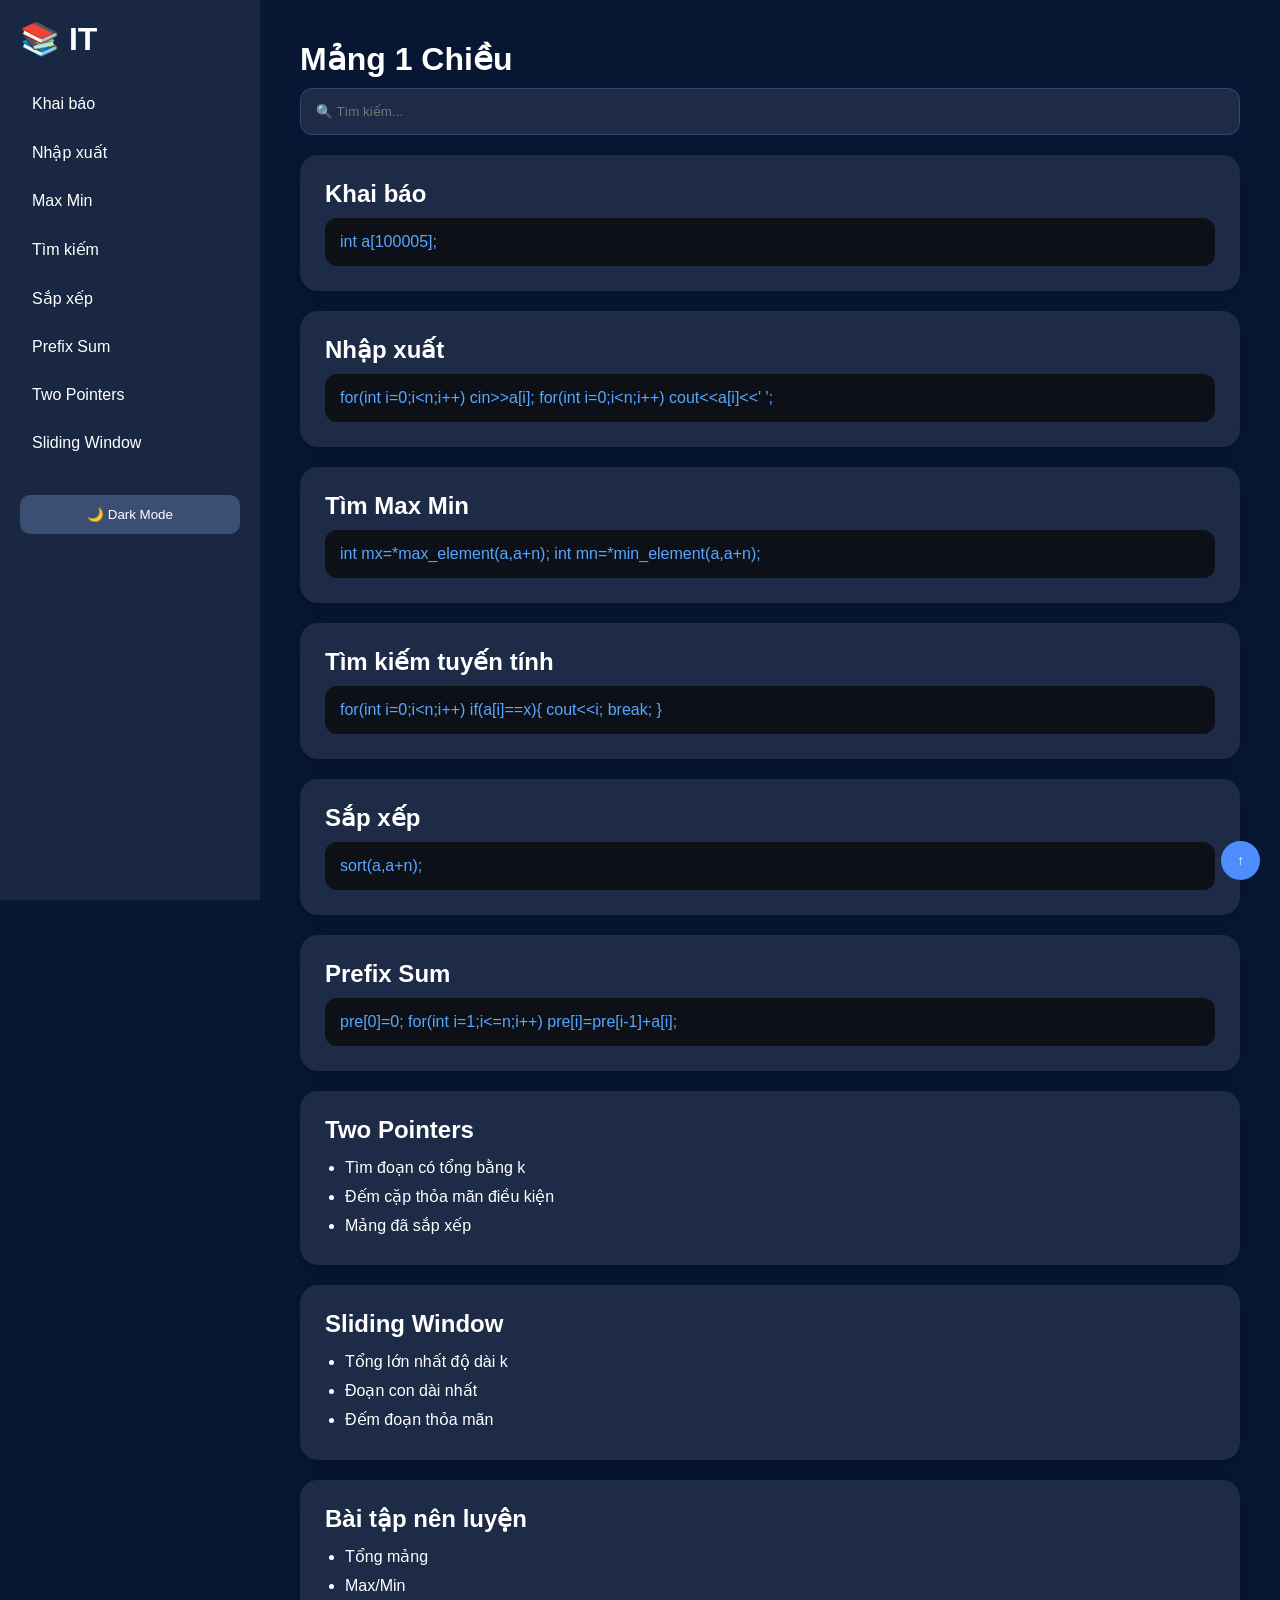
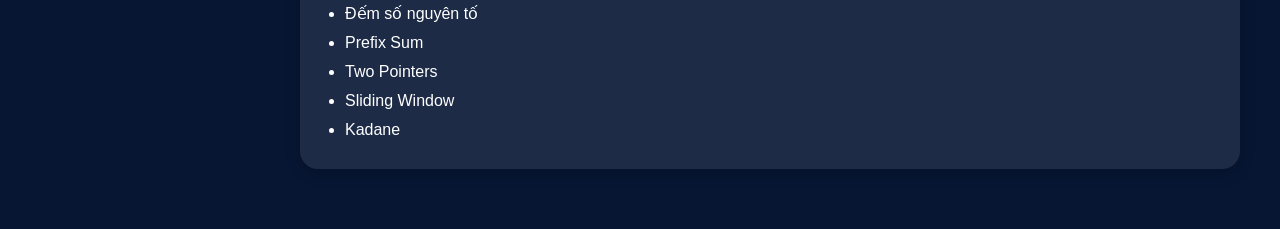
==== mang1chieu.html @ 687378c3 "Add files via upload" ====
<!DOCTYPE html>
<html lang="vi">
<head>
<meta charset="UTF-8">
<meta name="viewport" content="width=device-width, initial-scale=1.0">
<title>Mảng 1 Chiều - IT Docs</title>
<style>
:root{
--bg:#071633;--sidebar:#1a2742;--card:#1d2b46;--text:#fff;--primary:#4d8dff;--border:#31466e;
}
body.light{
--bg:#f5f7fb;--sidebar:#fff;--card:#fff;--text:#222;--primary:#2563eb;--border:#d6ddeb;
}
*{
margin:0;padding:0;box-sizing:border-box;font-family:Segoe UI,sans-serif;
transition:background-color .35s,color .35s,border-color .35s,box-shadow .35s;
}
body{background:var(--bg);color:var(--text);display:flex}
.sidebar{width:260px;min-height:100vh;background:var(--sidebar);padding:20px;position:fixed}
.logo{font-size:32px;font-weight:bold;margin-bottom:25px}
.menu a{display:block;color:var(--text);text-decoration:none;padding:12px;border-radius:10px;margin:6px 0}
.menu a:hover{background:rgba(255,255,255,.08)}
.theme-btn{margin-top:25px;width:100%;padding:12px;border:none;border-radius:10px;cursor:pointer;background:#3b4f72;color:white}
.main{margin-left:260px;padding:40px;width:100%}
.search{width:100%;padding:15px;border-radius:12px;border:1px solid var(--border);background:var(--card);color:var(--text);margin-bottom:20px}
.card{background:var(--card);padding:25px;border-radius:18px;margin-bottom:20px;box-shadow:0 4px 15px rgba(0,0,0,.2)}
.code{background:#0d1117;color:#58a6ff;padding:15px;border-radius:12px;overflow:auto;margin-top:10px}
h1,h2{margin-bottom:10px}
li{margin-left:20px;line-height:1.8}
.top{position:fixed;bottom:20px;right:20px;padding:12px 16px;border:none;border-radius:50%;background:var(--primary);color:white}
</style>
</head>
<body>
<div class="sidebar">
<div class="logo">📚 IT</div>
<div class="menu">
<a href="#khaibao">Khai báo</a>
<a href="#nhapxuat">Nhập xuất</a>
<a href="#maxmin">Max Min</a>
<a href="#timkiem">Tìm kiếm</a>
<a href="#sort">Sắp xếp</a>
<a href="#prefix">Prefix Sum</a>
<a href="#twop">Two Pointers</a>
<a href="#slide">Sliding Window</a>
</div>
<button class="theme-btn" onclick="toggleTheme()"><span id="themeIcon">🌙</span> <span id="themeText">Dark Mode</span></button>
</div>

<div class="main">
<h1>Mảng 1 Chiều</h1>
<input class="search" placeholder="🔍 Tìm kiếm..." onkeyup="searchContent(this.value)">

<div class="card" id="khaibao">
<h2>Khai báo</h2>
<div class="code">int a[100005];</div>
</div>

<div class="card" id="nhapxuat">
<h2>Nhập xuất</h2>
<div class="code">for(int i=0;i&lt;n;i++) cin&gt;&gt;a[i];
for(int i=0;i&lt;n;i++) cout&lt;&lt;a[i]&lt;&lt;' ';</div>
</div>

<div class="card" id="maxmin">
<h2>Tìm Max Min</h2>
<div class="code">int mx=*max_element(a,a+n);
int mn=*min_element(a,a+n);</div>
</div>

<div class="card" id="timkiem">
<h2>Tìm kiếm tuyến tính</h2>
<div class="code">for(int i=0;i&lt;n;i++)
 if(a[i]==x){ cout&lt;&lt;i; break; }</div>
</div>

<div class="card" id="sort">
<h2>Sắp xếp</h2>
<div class="code">sort(a,a+n);</div>
</div>

<div class="card" id="prefix">
<h2>Prefix Sum</h2>
<div class="code">pre[0]=0;
for(int i=1;i&lt;=n;i++)
 pre[i]=pre[i-1]+a[i];</div>
</div>

<div class="card" id="twop">
<h2>Two Pointers</h2>
<ul>
<li>Tìm đoạn có tổng bằng k</li>
<li>Đếm cặp thỏa mãn điều kiện</li>
<li>Mảng đã sắp xếp</li>
</ul>
</div>

<div class="card" id="slide">
<h2>Sliding Window</h2>
<ul>
<li>Tổng lớn nhất độ dài k</li>
<li>Đoạn con dài nhất</li>
<li>Đếm đoạn thỏa mãn</li>
</ul>
</div>

<div class="card">
<h2>Bài tập nên luyện</h2>
<ul>
<li>Tổng mảng</li>
<li>Max/Min</li>
<li>Đếm số nguyên tố</li>
<li>Prefix Sum</li>
<li>Two Pointers</li>
<li>Sliding Window</li>
<li>Kadane</li>
</ul>
</div>
</div>

<button class="top" onclick="window.scrollTo({top:0,behavior:'smooth'})">↑</button>

<script>
function toggleTheme(){
document.body.classList.toggle("light");
const light=document.body.classList.contains("light");
document.getElementById("themeIcon").textContent=light?"☀️":"🌙";
document.getElementById("themeText").textContent=light?"Light Mode":"Dark Mode";
localStorage.setItem("theme",light?"light":"dark");
}
if(localStorage.getItem("theme")==="light"){
document.body.classList.add("light");
}
function searchContent(k){
k=k.toLowerCase();
document.querySelectorAll(".card").forEach(c=>{
c.style.display=c.innerText.toLowerCase().includes(k)?"block":"none";
});
}
</script>
</body>
</html>
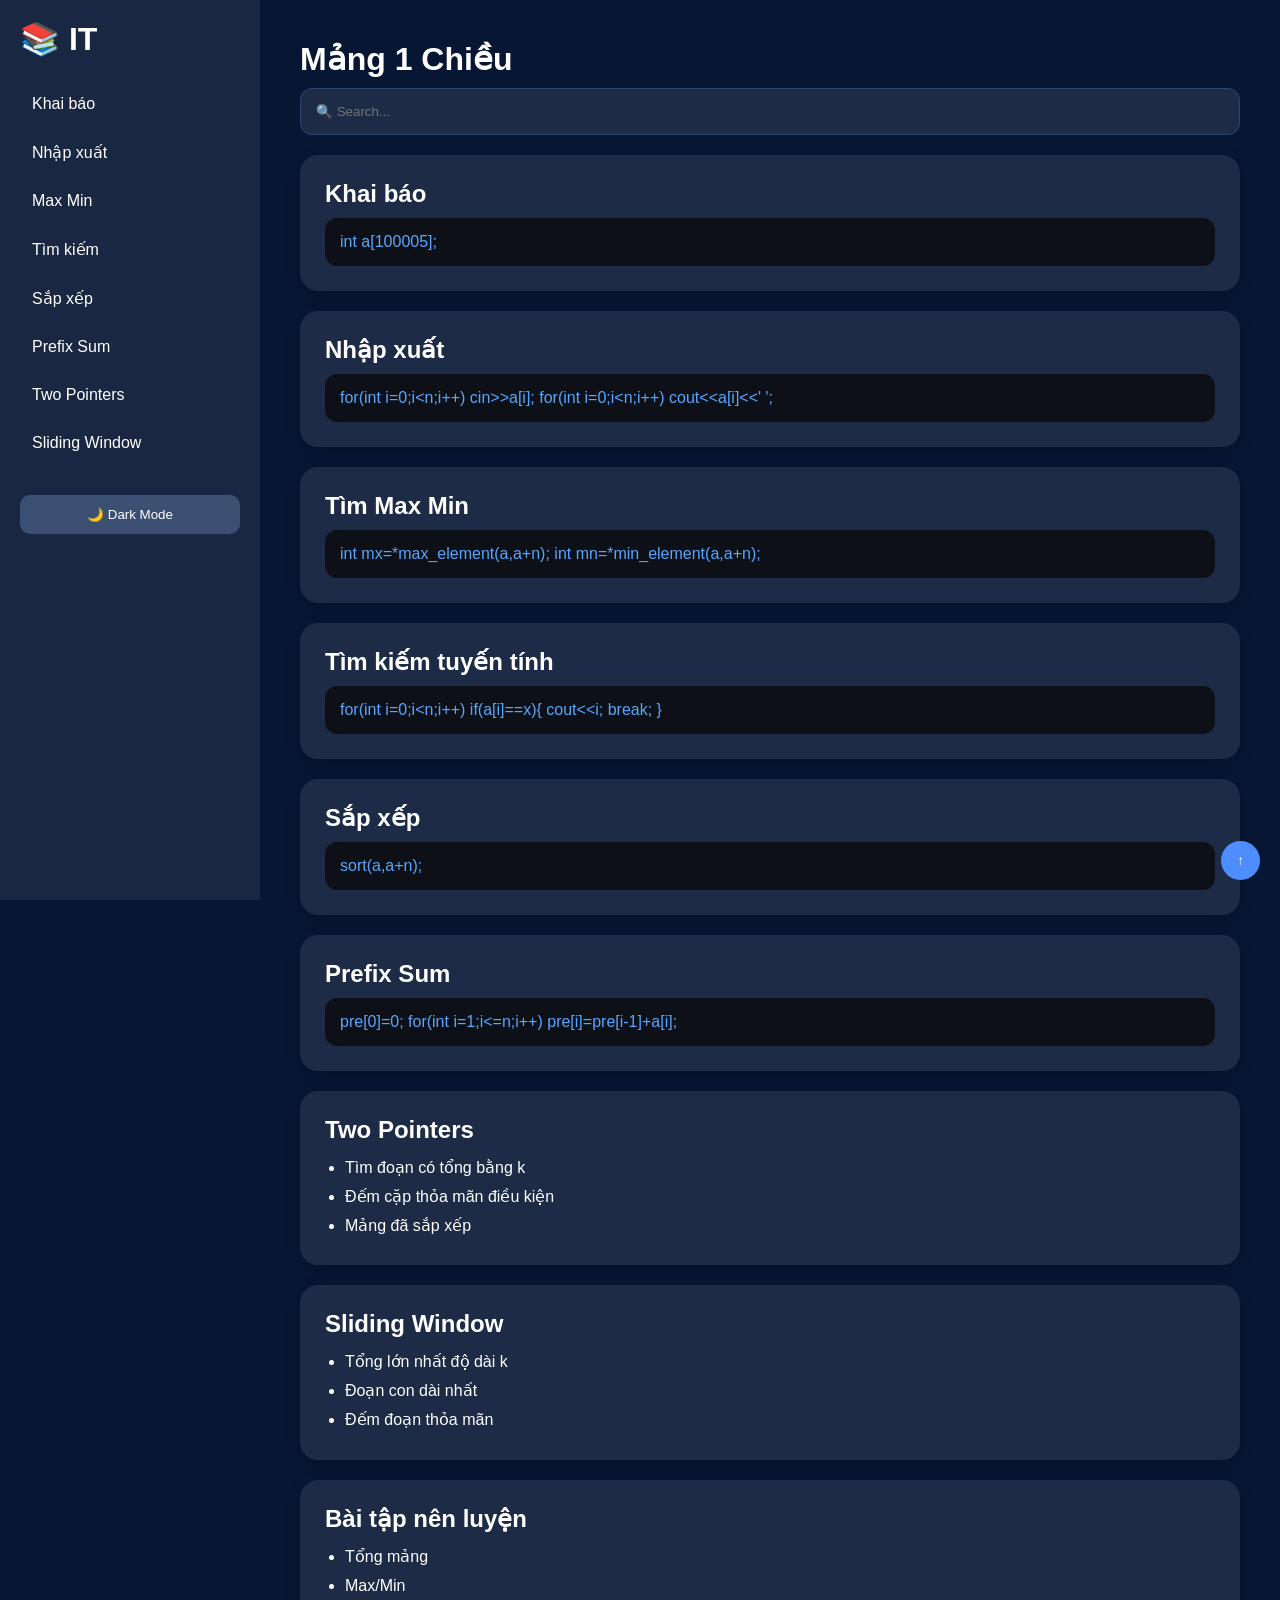
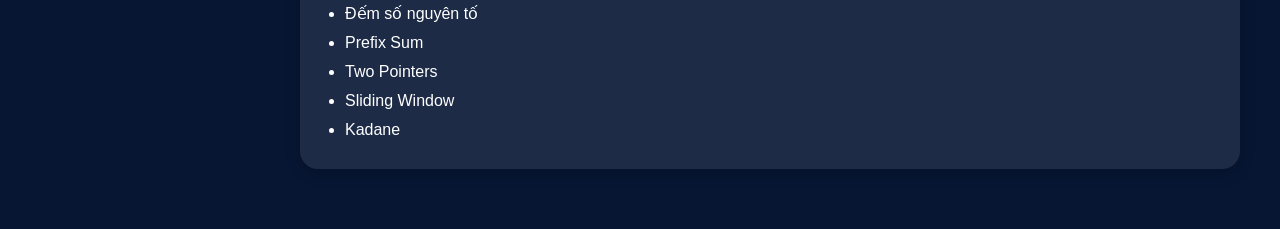
==== commit 75d086af: "Update mang1chieu.html" ====
--- a/mang1chieu.html
+++ b/mang1chieu.html
@@ -3,7 +3,7 @@
 <head>
 <meta charset="UTF-8">
 <meta name="viewport" content="width=device-width, initial-scale=1.0">
-<title>Mảng 1 Chiều - IT Docs</title>
+<title>1D-Array</title>
 <style>
 :root{
 --bg:#071633;--sidebar:#1a2742;--card:#1d2b46;--text:#fff;--primary:#4d8dff;--border:#31466e;
@@ -48,7 +48,7 @@
 
 <div class="main">
 <h1>Mảng 1 Chiều</h1>
-<input class="search" placeholder="🔍 Tìm kiếm..." onkeyup="searchContent(this.value)">
+<input class="search" placeholder="🔍 Search..." onkeyup="searchContent(this.value)">
 
 <div class="card" id="khaibao">
 <h2>Khai báo</h2>
@@ -138,4 +138,4 @@
 }
 </script>
 </body>
-</html>+</html>
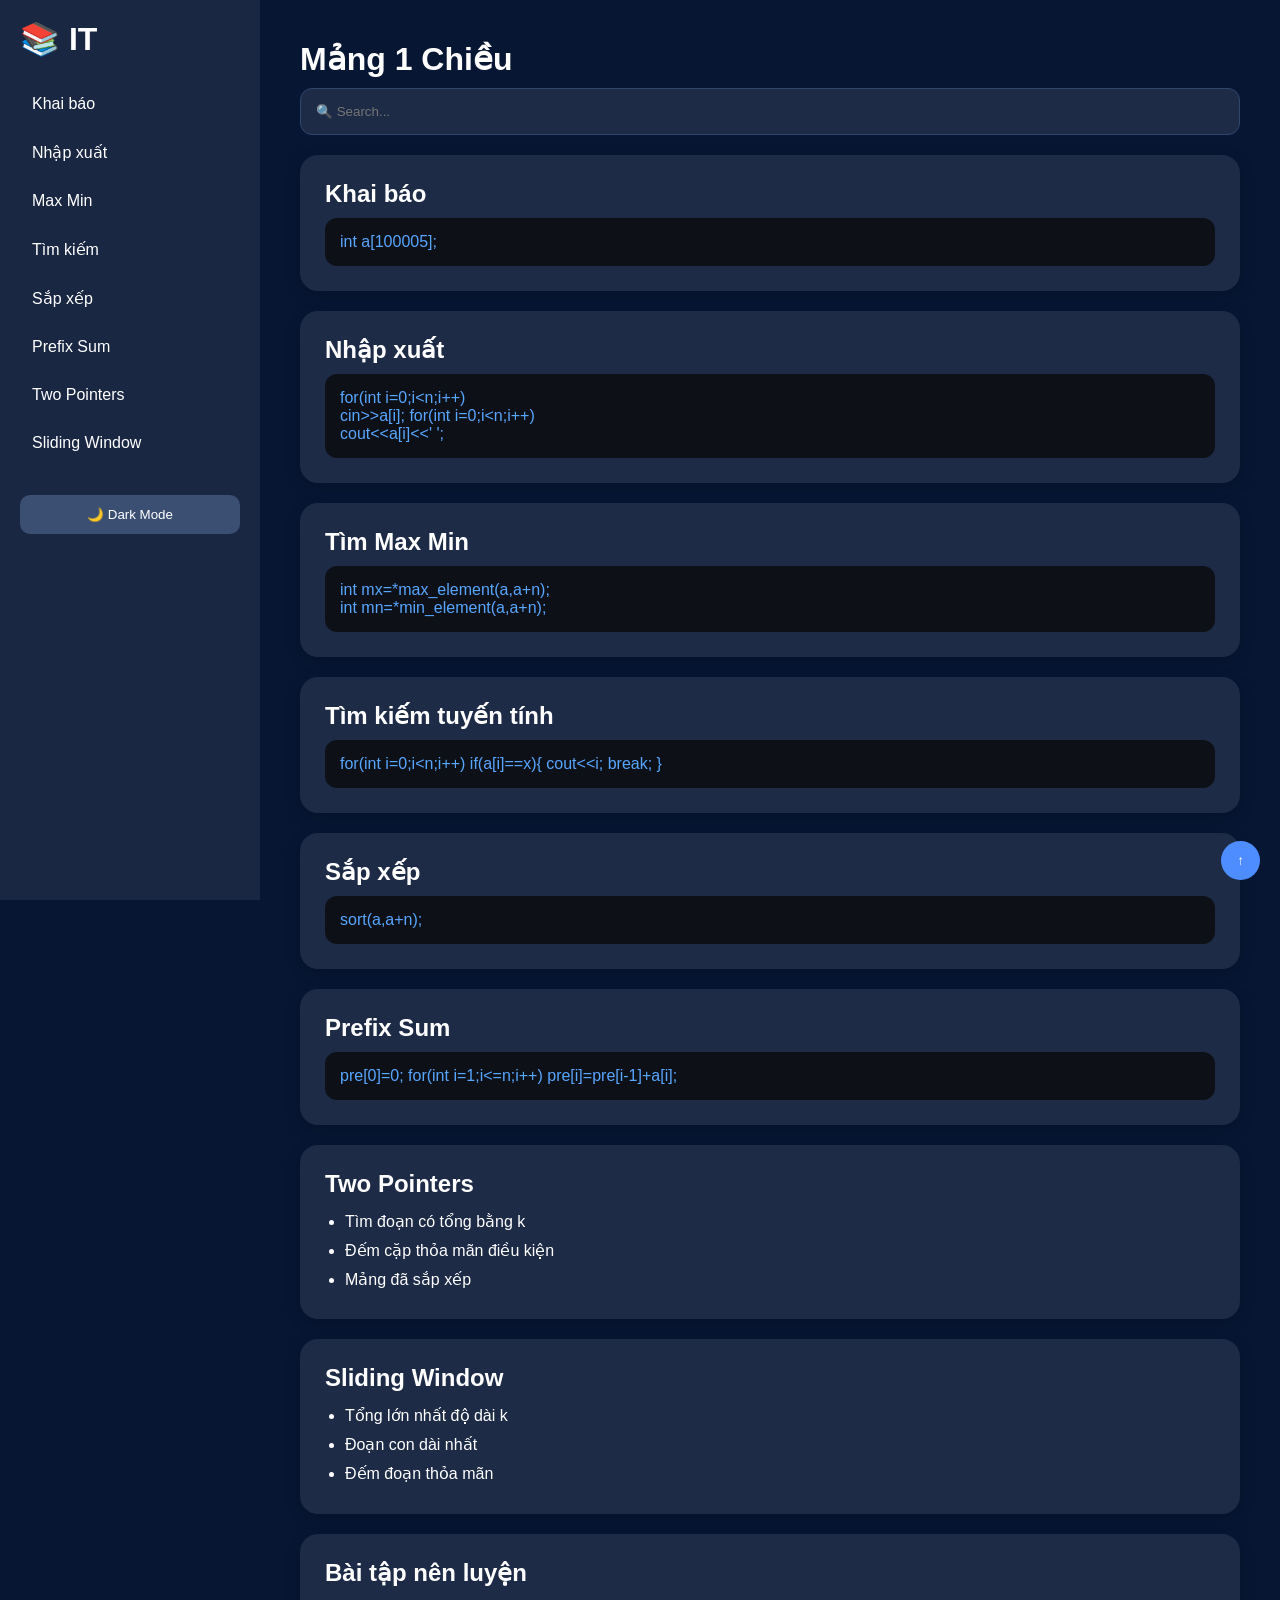
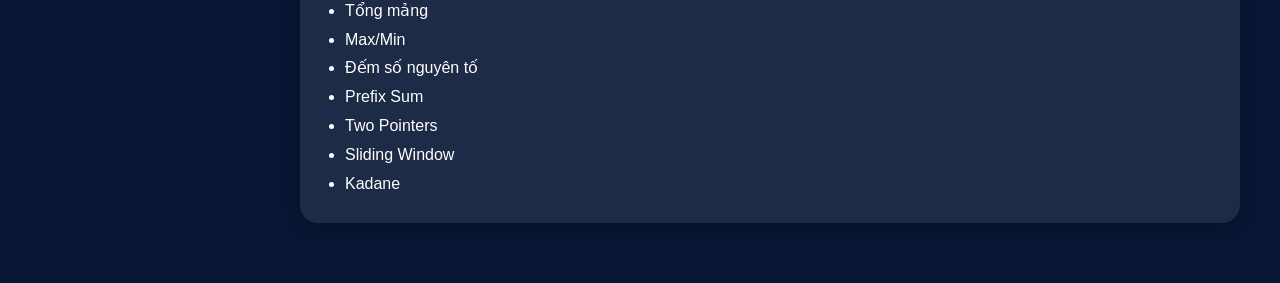
==== commit eed40505: "Update mang1chieu.html" ====
--- a/mang1chieu.html
+++ b/mang1chieu.html
@@ -57,14 +57,13 @@
 
 <div class="card" id="nhapxuat">
 <h2>Nhập xuất</h2>
-<div class="code">for(int i=0;i&lt;n;i++) cin&gt;&gt;a[i];
-for(int i=0;i&lt;n;i++) cout&lt;&lt;a[i]&lt;&lt;' ';</div>
+<div class="code">for(int i=0;i&lt;n;i++)<br>cin&gt;&gt;a[i];
+for(int i=0;i&lt;n;i++)<br>cout&lt;&lt;a[i]&lt;&lt;' ';</div>
 </div>
 
 <div class="card" id="maxmin">
 <h2>Tìm Max Min</h2>
-<div class="code">int mx=*max_element(a,a+n);
-int mn=*min_element(a,a+n);</div>
+<div class="code">int mx=*max_element(a,a+n);<br>int mn=*min_element(a,a+n);</div>
 </div>
 
 <div class="card" id="timkiem">
@@ -118,24 +117,6 @@
 </div>
 
 <button class="top" onclick="window.scrollTo({top:0,behavior:'smooth'})">↑</button>
-
-<script>
-function toggleTheme(){
-document.body.classList.toggle("light");
-const light=document.body.classList.contains("light");
-document.getElementById("themeIcon").textContent=light?"☀️":"🌙";
-document.getElementById("themeText").textContent=light?"Light Mode":"Dark Mode";
-localStorage.setItem("theme",light?"light":"dark");
-}
-if(localStorage.getItem("theme")==="light"){
-document.body.classList.add("light");
-}
-function searchContent(k){
-k=k.toLowerCase();
-document.querySelectorAll(".card").forEach(c=>{
-c.style.display=c.innerText.toLowerCase().includes(k)?"block":"none";
-});
-}
-</script>
+<script src="script.js"></script>
 </body>
 </html>
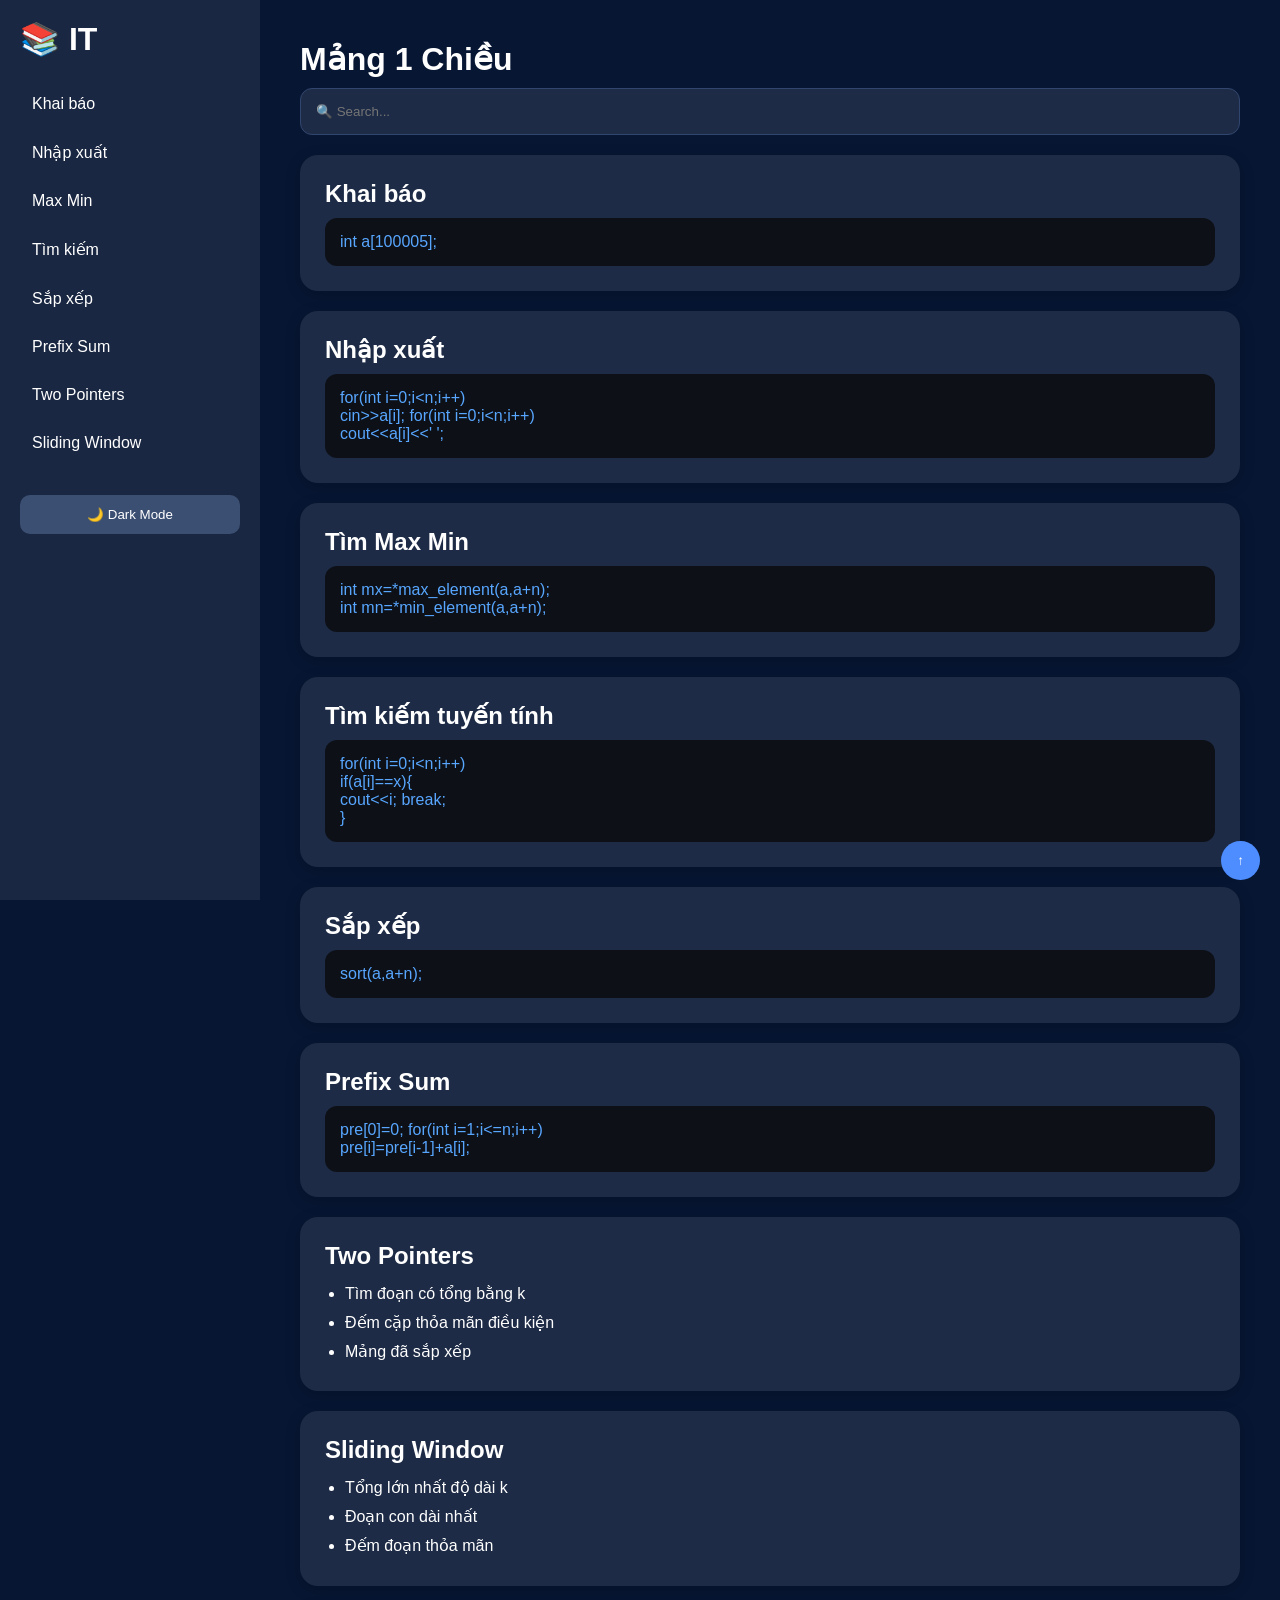
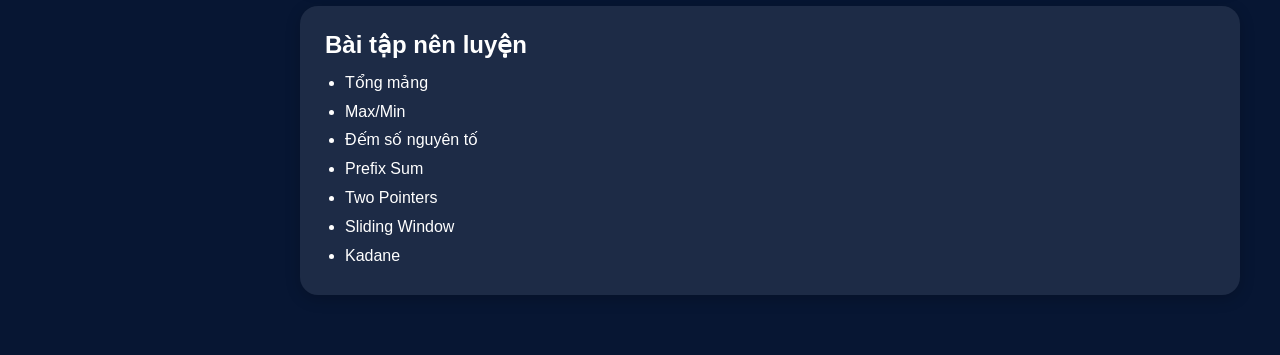
==== commit c4cb2126: "Update mang1chieu.html" ====
--- a/mang1chieu.html
+++ b/mang1chieu.html
@@ -68,8 +68,8 @@
 
 <div class="card" id="timkiem">
 <h2>Tìm kiếm tuyến tính</h2>
-<div class="code">for(int i=0;i&lt;n;i++)
- if(a[i]==x){ cout&lt;&lt;i; break; }</div>
+<div class="code">for(int i=0;i&lt;n;i++)<br>
+ if(a[i]==x){ <br>cout&lt;&lt;i; break; <br>}</div>
 </div>
 
 <div class="card" id="sort">
@@ -80,7 +80,7 @@
 <div class="card" id="prefix">
 <h2>Prefix Sum</h2>
 <div class="code">pre[0]=0;
-for(int i=1;i&lt;=n;i++)
+for(int i=1;i&lt;=n;i++)<br>
  pre[i]=pre[i-1]+a[i];</div>
 </div>
 
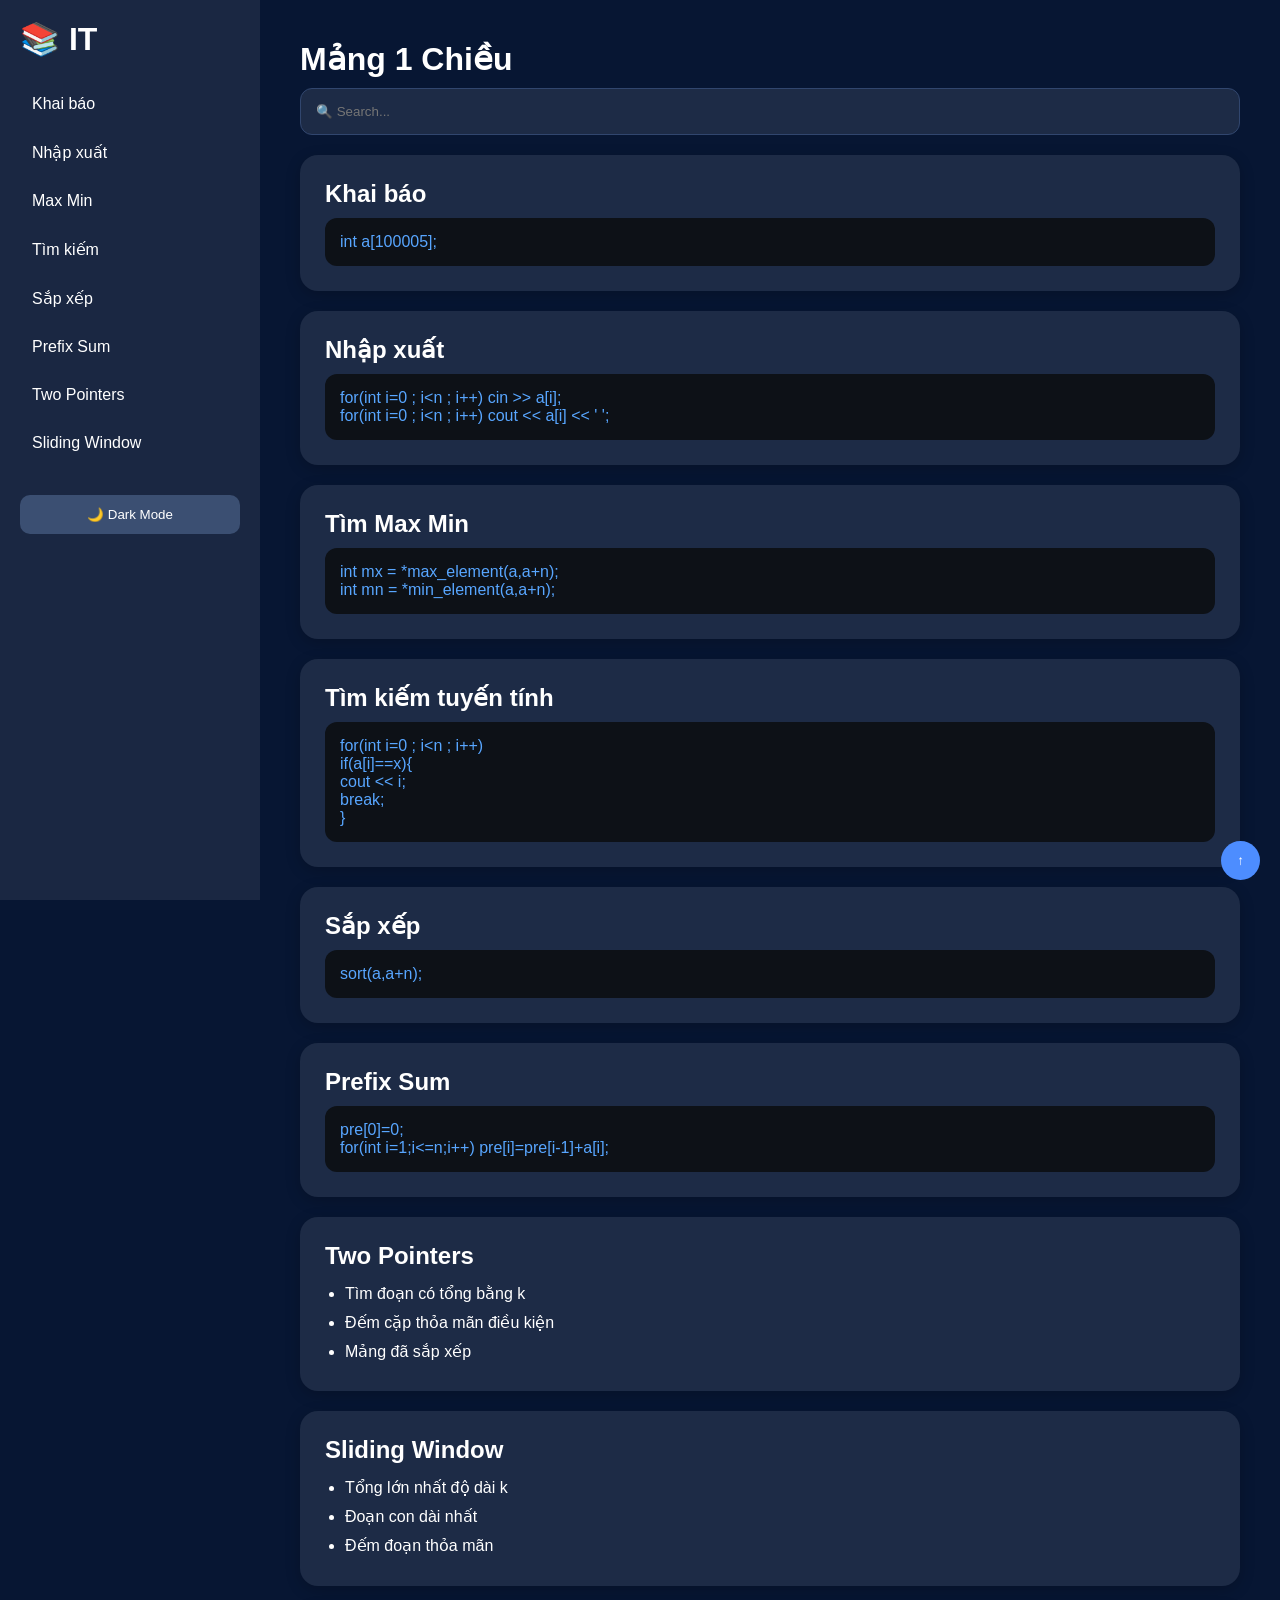
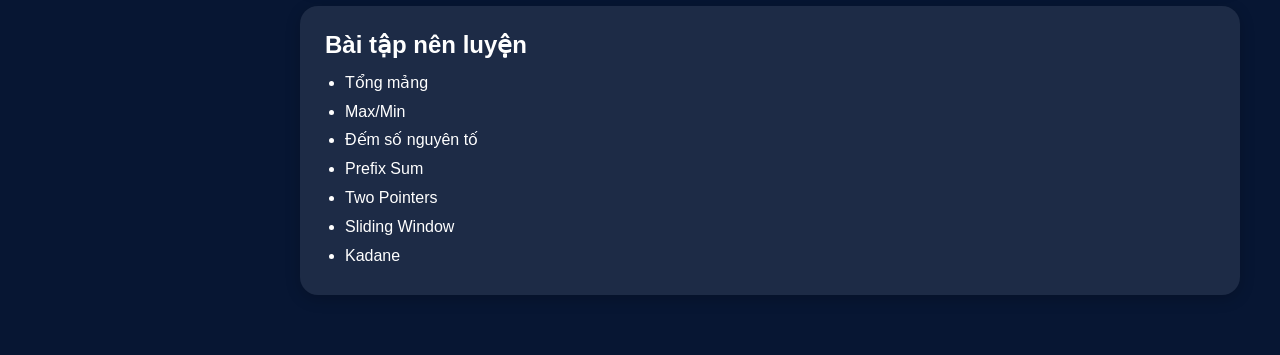
==== commit 3dbb9875: "Update mang1chieu.html" ====
--- a/mang1chieu.html
+++ b/mang1chieu.html
@@ -57,19 +57,18 @@
 
 <div class="card" id="nhapxuat">
 <h2>Nhập xuất</h2>
-<div class="code">for(int i=0;i&lt;n;i++)<br>cin&gt;&gt;a[i];
-for(int i=0;i&lt;n;i++)<br>cout&lt;&lt;a[i]&lt;&lt;' ';</div>
+<div class="code">for(int i=0 ; i&lt;n ; i++) cin &gt;&gt; a[i];<br>
+for(int i=0 ; i&lt;n ; i++) cout &lt;&lt; a[i] &lt;&lt; ' ';</div>
 </div>
 
 <div class="card" id="maxmin">
 <h2>Tìm Max Min</h2>
-<div class="code">int mx=*max_element(a,a+n);<br>int mn=*min_element(a,a+n);</div>
+<div class="code">int mx = *max_element(a,a+n);<br>int mn = *min_element(a,a+n);</div>
 </div>
 
 <div class="card" id="timkiem">
 <h2>Tìm kiếm tuyến tính</h2>
-<div class="code">for(int i=0;i&lt;n;i++)<br>
- if(a[i]==x){ <br>cout&lt;&lt;i; break; <br>}</div>
+<div class="code">for(int i=0 ; i&lt;n ; i++)<br>     if(a[i]==x){          <br>cout &lt;&lt; i;<br>          break; <br>}</div>
 </div>
 
 <div class="card" id="sort">
@@ -79,9 +78,8 @@
 
 <div class="card" id="prefix">
 <h2>Prefix Sum</h2>
-<div class="code">pre[0]=0;
-for(int i=1;i&lt;=n;i++)<br>
- pre[i]=pre[i-1]+a[i];</div>
+<div class="code">pre[0]=0;<br>
+for(int i=1;i&lt;=n;i++) pre[i]=pre[i-1]+a[i];</div>
 </div>
 
 <div class="card" id="twop">
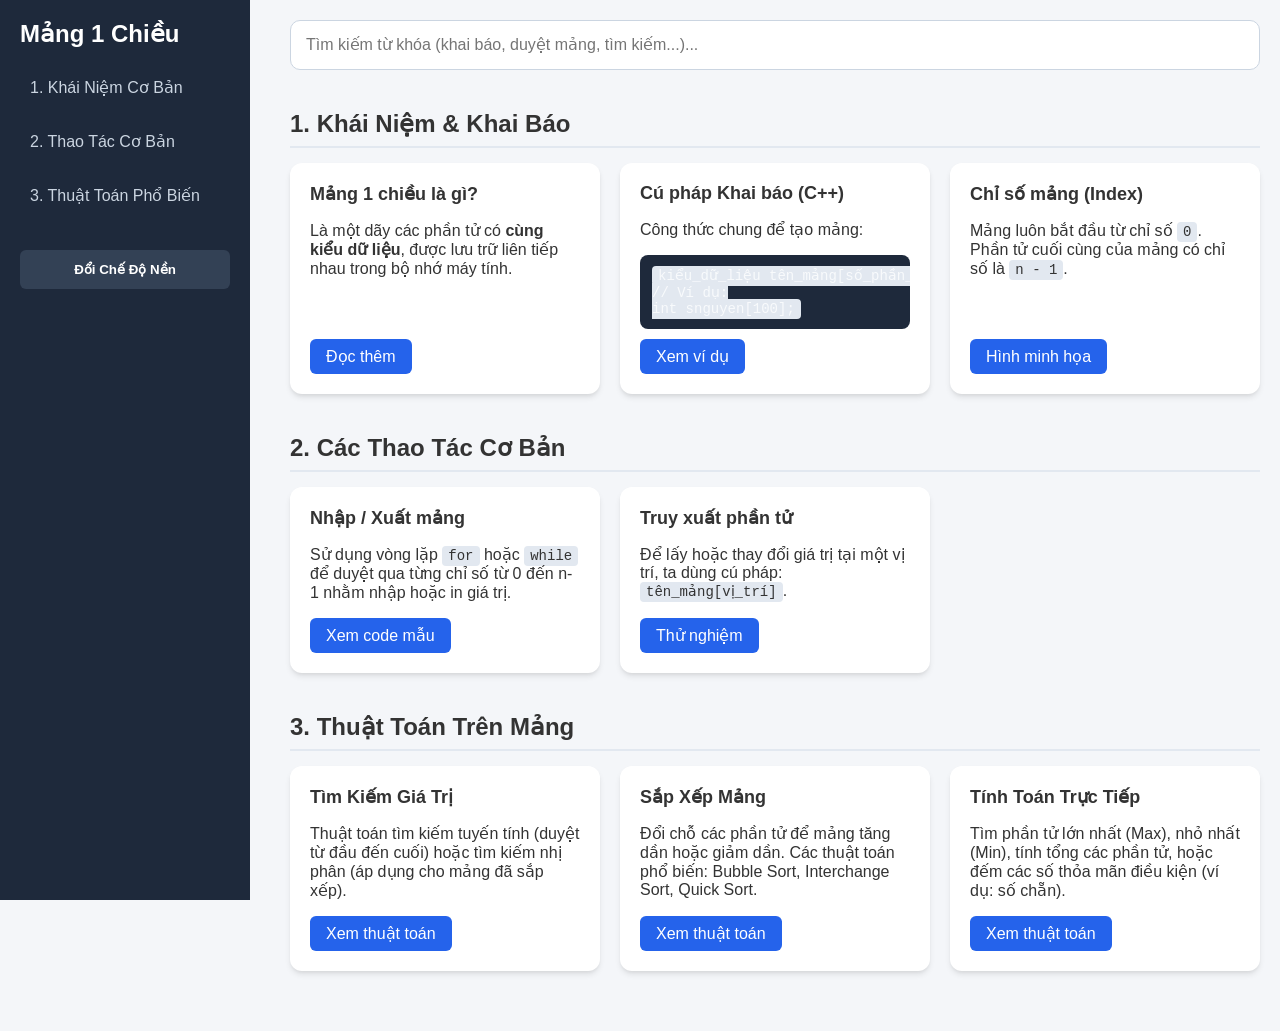
==== commit bcaa59e1: "Create mang1chieu.html" ====
--- a/mang1chieu.html
+++ b/mang1chieu.html
@@ -1,120 +1,156 @@
 <!DOCTYPE html>
 <html lang="vi">
 <head>
-<meta charset="UTF-8">
-<meta name="viewport" content="width=device-width, initial-scale=1.0">
-<title>1D-Array</title>
-<style>
-:root{
---bg:#071633;--sidebar:#1a2742;--card:#1d2b46;--text:#fff;--primary:#4d8dff;--border:#31466e;
-}
-body.light{
---bg:#f5f7fb;--sidebar:#fff;--card:#fff;--text:#222;--primary:#2563eb;--border:#d6ddeb;
-}
-*{
-margin:0;padding:0;box-sizing:border-box;font-family:Segoe UI,sans-serif;
-transition:background-color .35s,color .35s,border-color .35s,box-shadow .35s;
-}
-body{background:var(--bg);color:var(--text);display:flex}
-.sidebar{width:260px;min-height:100vh;background:var(--sidebar);padding:20px;position:fixed}
-.logo{font-size:32px;font-weight:bold;margin-bottom:25px}
-.menu a{display:block;color:var(--text);text-decoration:none;padding:12px;border-radius:10px;margin:6px 0}
-.menu a:hover{background:rgba(255,255,255,.08)}
-.theme-btn{margin-top:25px;width:100%;padding:12px;border:none;border-radius:10px;cursor:pointer;background:#3b4f72;color:white}
-.main{margin-left:260px;padding:40px;width:100%}
-.search{width:100%;padding:15px;border-radius:12px;border:1px solid var(--border);background:var(--card);color:var(--text);margin-bottom:20px}
-.card{background:var(--card);padding:25px;border-radius:18px;margin-bottom:20px;box-shadow:0 4px 15px rgba(0,0,0,.2)}
-.code{background:#0d1117;color:#58a6ff;padding:15px;border-radius:12px;overflow:auto;margin-top:10px}
-h1,h2{margin-bottom:10px}
-li{margin-left:20px;line-height:1.8}
-.top{position:fixed;bottom:20px;right:20px;padding:12px 16px;border:none;border-radius:50%;background:var(--primary);color:white}
-</style>
+    <meta charset="UTF-8">
+    <meta name="viewport" content="width=device-width, initial-scale=1.0">
+    <title>1D-Array</title>
+    <link rel="stylesheet" href="style.css"> <!-- Đường dẫn tới file CSS của bạn -->
+    <style>
+        /* Bổ sung một chút cho thẻ code để hiển thị cú pháp đẹp hơn */
+        code {
+            background: #e2e8f0;
+            padding: 2px 6px;
+            border-radius: 4px;
+            font-family: 'Courier New', Courier, monospace;
+            font-size: 14px;
+        }
+        body.dark code {
+            background: #334155;
+            color: #f1f5f9;
+        }
+        pre {
+            background: #1e293b;
+            color: #f8fafc;
+            padding: 12px;
+            border-radius: 8px;
+            overflow-x: auto;
+            font-size: 13px;
+            margin: 10px 0;
+        }
+        body.dark pre {
+            background: #0f172a;
+            border: 1px solid #334155;
+        }
+    </style>
 </head>
 <body>
-<div class="sidebar">
-<div class="logo">📚 IT</div>
-<div class="menu">
-<a href="#khaibao">Khai báo</a>
-<a href="#nhapxuat">Nhập xuất</a>
-<a href="#maxmin">Max Min</a>
-<a href="#timkiem">Tìm kiếm</a>
-<a href="#sort">Sắp xếp</a>
-<a href="#prefix">Prefix Sum</a>
-<a href="#twop">Two Pointers</a>
-<a href="#slide">Sliding Window</a>
-</div>
-<button class="theme-btn" onclick="toggleTheme()"><span id="themeIcon">🌙</span> <span id="themeText">Dark Mode</span></button>
-</div>
 
-<div class="main">
-<h1>Mảng 1 Chiều</h1>
-<input class="search" placeholder="🔍 Search..." onkeyup="searchContent(this.value)">
+    <!-- THANH MENU BÊN TRÁI (SIDEBAR) -->
+    <aside class="sidebar">
+        <h2>Mảng 1 Chiều</h2>
+        <nav>
+            <a href="#khai-niem">1. Khái Niệm Cơ Bản</a>
+            <a href="#thao-tac">2. Thao Tác Cơ Bản</a>
+            <a href="#thuat-toan">3. Thuật Toán Phổ Biến</a>
+        </nav>
+        <button id="theme-toggle">Đổi Chế Độ Nền</button>
+    </aside>
 
-<div class="card" id="khaibao">
-<h2>Khai báo</h2>
-<div class="code">int a[100005];</div>
-</div>
+    <!-- VÙNG NỘI DUNG CHÍNH (MAIN CONTENT) -->
+    <main class="main">
+        
+        <!-- Ô TÌM KIẾM -->
+        <input type="search" id="search" placeholder="Tìm kiếm từ khóa (khai báo, duyệt mảng, tìm kiếm...)...">
 
-<div class="card" id="nhapxuat">
-<h2>Nhập xuất</h2>
-<div class="code">for(int i=0 ; i&lt;n ; i++) cin &gt;&gt; a[i];<br>
-for(int i=0 ; i&lt;n ; i++) cout &lt;&lt; a[i] &lt;&lt; ' ';</div>
-</div>
+        <!-- CHUYÊN MỤC 1: KHÁI NIỆM -->
+        <section id="khai-niem" class="category">
+            <h2>1. Khái Niệm & Khai Báo</h2>
+            <div class="grid">
+                
+                <article class="card">
+                    <div>
+                        <h3>Mảng 1 chiều là gì?</h3>
+                        <p>Là một dãy các phần tử có <strong>cùng kiểu dữ liệu</strong>, được lưu trữ liên tiếp nhau trong bộ nhớ máy tính.</p>
+                    </div>
+                    <a href="https://wikipedia.org" target="_blank">Đọc thêm</a>
+                </article>
 
-<div class="card" id="maxmin">
-<h2>Tìm Max Min</h2>
-<div class="code">int mx = *max_element(a,a+n);<br>int mn = *min_element(a,a+n);</div>
-</div>
+                <article class="card">
+                    <div>
+                        <h3>Cú pháp Khai báo (C++)</h3>
+                        <p>Công thức chung để tạo mảng:</p>
+                        <pre><code>kiểu_dữ_liệu tên_mảng[số_phần_tử];
+// Ví dụ:
+int snguyen[100];</code></pre>
+                    </div>
+                    <a href="#">Xem ví dụ</a>
+                </article>
 
-<div class="card" id="timkiem">
-<h2>Tìm kiếm tuyến tính</h2>
-<div class="code">for(int i=0 ; i&lt;n ; i++)<br>     if(a[i]==x){          <br>cout &lt;&lt; i;<br>          break; <br>}</div>
-</div>
+                <article class="card">
+                    <div>
+                        <h3>Chỉ số mảng (Index)</h3>
+                        <p>Mảng luôn bắt đầu từ chỉ số <code>0</code>. Phần tử cuối cùng của mảng có chỉ số là <code>n - 1</code>.</p>
+                    </div>
+                    <a href="#">Hình minh họa</a>
+                </article>
 
-<div class="card" id="sort">
-<h2>Sắp xếp</h2>
-<div class="code">sort(a,a+n);</div>
-</div>
+            </div>
+        </section>
 
-<div class="card" id="prefix">
-<h2>Prefix Sum</h2>
-<div class="code">pre[0]=0;<br>
-for(int i=1;i&lt;=n;i++) pre[i]=pre[i-1]+a[i];</div>
-</div>
+        <!-- CHUYÊN MỤC 2: CÁC THAO TÁC -->
+        <section id="thao-tac" class="category">
+            <h2>2. Các Thao Tác Cơ Bản</h2>
+            <div class="grid">
 
-<div class="card" id="twop">
-<h2>Two Pointers</h2>
-<ul>
-<li>Tìm đoạn có tổng bằng k</li>
-<li>Đếm cặp thỏa mãn điều kiện</li>
-<li>Mảng đã sắp xếp</li>
-</ul>
-</div>
+                <article class="card">
+                    <div>
+                        <h3>Nhập / Xuất mảng</h3>
+                        <p>Sử dụng vòng lặp <code>for</code> hoặc <code>while</code> để duyệt qua từng chỉ số từ 0 đến n-1 nhằm nhập hoặc in giá trị.</p>
+                    </div>
+                    <a href="#">Xem code mẫu</a>
+                </article>
 
-<div class="card" id="slide">
-<h2>Sliding Window</h2>
-<ul>
-<li>Tổng lớn nhất độ dài k</li>
-<li>Đoạn con dài nhất</li>
-<li>Đếm đoạn thỏa mãn</li>
-</ul>
-</div>
+                <article class="card">
+                    <div>
+                        <h3>Truy xuất phần tử</h3>
+                        <p>Để lấy hoặc thay đổi giá trị tại một vị trí, ta dùng cú pháp: <code>tên_mảng[vị_trí]</code>.</p>
+                    </div>
+                    <a href="#">Thử nghiệm</a>
+                </article>
 
-<div class="card">
-<h2>Bài tập nên luyện</h2>
-<ul>
-<li>Tổng mảng</li>
-<li>Max/Min</li>
-<li>Đếm số nguyên tố</li>
-<li>Prefix Sum</li>
-<li>Two Pointers</li>
-<li>Sliding Window</li>
-<li>Kadane</li>
-</ul>
-</div>
-</div>
+            </div>
+        </section>
 
-<button class="top" onclick="window.scrollTo({top:0,behavior:'smooth'})">↑</button>
-<script src="script.js"></script>
+        <!-- CHUYÊN MỤC 3: THUẬT TOÁN -->
+        <section id="thuat-toan" class="category">
+            <h2>3. Thuật Toán Trên Mảng</h2>
+            <div class="grid">
+
+                <article class="card">
+                    <div>
+                        <h3>Tìm Kiếm Giá Trị</h3>
+                        <p>Thuật toán tìm kiếm tuyến tính (duyệt từ đầu đến cuối) hoặc tìm kiếm nhị phân (áp dụng cho mảng đã sắp xếp).</p>
+                    </div>
+                    <a href="#">Xem thuật toán</a>
+                </article>
+
+                <article class="card">
+                    <div>
+                        <h3>Sắp Xếp Mảng</h3>
+                        <p>Đổi chỗ các phần tử để mảng tăng dần hoặc giảm dần. Các thuật toán phổ biến: Bubble Sort, Interchange Sort, Quick Sort.</p>
+                    </div>
+                    <a href="#">Xem thuật toán</a>
+                </article>
+
+                <article class="card">
+                    <div>
+                        <h3>Tính Toán Trực Tiếp</h3>
+                        <p>Tìm phần tử lớn nhất (Max), nhỏ nhất (Min), tính tổng các phần tử, hoặc đếm các số thỏa mãn điều kiện (ví dụ: số chẵn).</p>
+                    </div>
+                    <a href="#">Xem thuật toán</a>
+                </article>
+
+            </div>
+        </section>
+
+    </main>
+
+    <!-- SCRIPT CHUYỂN ĐỔI GIAO DIỆN -->
+    <script>
+        const toggleBtn = document.getElementById('theme-toggle');
+        toggleBtn.addEventListener('click', () => {
+            document.body.classList.toggle('dark');
+        });
+    </script>
 </body>
 </html>
--- a/style.css
+++ b/style.css
@@ -0,0 +1,157 @@
+html {
+    scroll-behavior: smooth;
+}
+
+body {
+    margin: 0;
+    font-family: 'Segoe UI', Arial, sans-serif;
+    background: #f4f6f9;
+    color: #333;
+    transition: background 0.3s, color 0.3s;
+}
+
+/* SIDEBAR */
+.sidebar {
+    position: fixed;
+    left: 0;
+    top: 0;
+    width: 250px;
+    height: 100vh;
+    background: #1e293b;
+    padding: 20px;
+    box-sizing: border-box;
+}
+
+.sidebar h2 {
+    color: white;
+    margin-top: 0;
+    font-size: 24px;
+}
+
+.sidebar a {
+    display: block;
+    color: #cbd5e1;
+    text-decoration: none;
+    margin: 15px 0;
+    padding: 10px;
+    border-radius: 6px;
+    transition: 0.2s;
+}
+
+.sidebar a:hover {
+    background: #334155;
+    color: white;
+}
+
+.sidebar button {
+    width: 100%;
+    padding: 12px;
+    margin-top: 20px;
+    cursor: pointer;
+    background: #334155;
+    color: white;
+    border: none;
+    border-radius: 6px;
+    font-weight: bold;
+    transition: 0.2s;
+}
+
+.sidebar button:hover {
+    background: #475569;
+}
+
+/* MAIN CONTENT */
+.main {
+    margin-left: 270px;
+    padding: 20px;
+    box-sizing: border-box;
+}
+
+#search {
+    width: 100%;
+    padding: 15px;
+    border-radius: 10px;
+    border: 1px solid #cbd5e1;
+    margin-bottom: 20px;
+    box-sizing: border-box;
+    font-size: 16px;
+}
+
+.category {
+    margin-bottom: 40px;
+}
+
+.category h2 {
+    border-bottom: 2px solid #e2e8f0;
+    padding-bottom: 8px;
+    margin-bottom: 15px;
+}
+
+/* GRID & CARD */
+.grid {
+    display: grid;
+    grid-template-columns: repeat(auto-fill, minmax(250px, 1fr));
+    gap: 20px;
+}
+
+.card {
+    background: white;
+    padding: 20px;
+    border-radius: 12px;
+    box-shadow: 0 4px 6px -1px rgba(0, 0, 0, 0.1), 0 2px 4px -1px rgba(0, 0, 0, 0.06);
+    transition: 0.3s;
+    display: flex;
+    flex-direction: column;
+    justify-content: space-between;
+}
+
+.card h3 {
+    margin: 0 0 15px 0;
+    font-size: 18px;
+}
+
+.card a {
+    display: inline-block;
+    align-self: flex-start;
+    padding: 8px 16px;
+    background: #2563eb;
+    color: white;
+    text-decoration: none;
+    border-radius: 6px;
+    font-weight: 500;
+    transition: 0.2s;
+}
+
+.card a:hover {
+    background: #1d4ed8;
+}
+
+/* DARK MODE CONFIGURATION */
+body.dark {
+    background: #0f172a;
+    color: #f8fafc;
+}
+
+body.dark .category h2 {
+    border-bottom-color: #334155;
+}
+
+body.dark #search {
+    background: #1e293b;
+    border-color: #334155;
+    color: white;
+}
+
+body.dark .card {
+    background: #1e293b;
+    color: #f8fafc;
+    box-shadow: 0 4px 6px -1px rgba(0, 0, 0, 0.5);
+}
+
+body.dark .card a {
+    background: #3b82f6;
+}
+
+body.dark .card a:hover {
+    background: #2563eb;
+}
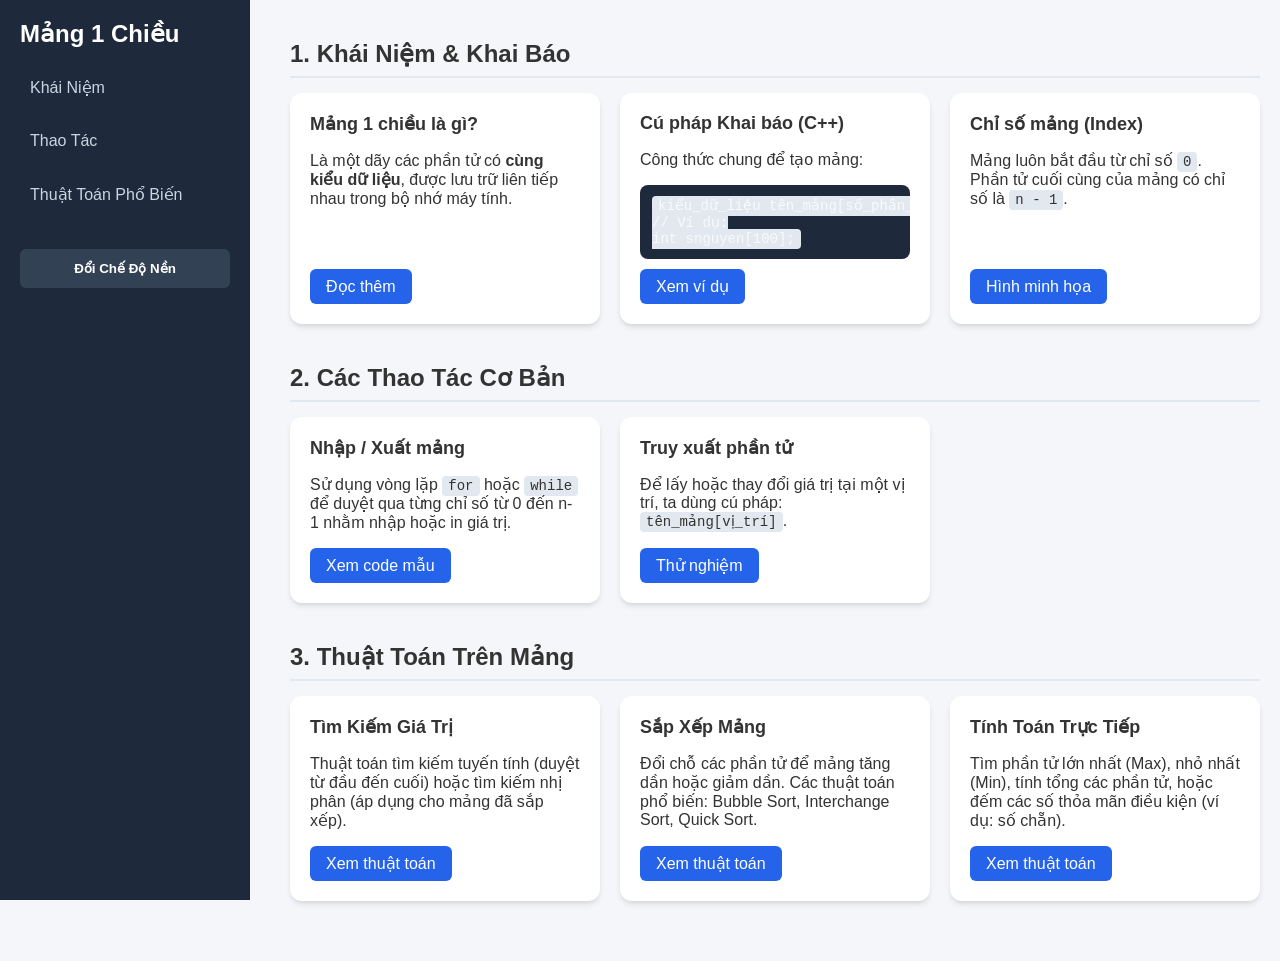
==== commit 1cf4acf8: "Update mang1chieu.html" ====
--- a/mang1chieu.html
+++ b/mang1chieu.html
@@ -39,9 +39,9 @@
     <aside class="sidebar">
         <h2>Mảng 1 Chiều</h2>
         <nav>
-            <a href="#khai-niem">1. Khái Niệm Cơ Bản</a>
-            <a href="#thao-tac">2. Thao Tác Cơ Bản</a>
-            <a href="#thuat-toan">3. Thuật Toán Phổ Biến</a>
+            <a href="#khai-niem">Khái Niệm</a>
+            <a href="#thao-tac">Thao Tác</a>
+            <a href="#thuat-toan">Thuật Toán Phổ Biến</a>
         </nav>
         <button id="theme-toggle">Đổi Chế Độ Nền</button>
     </aside>
@@ -49,9 +49,6 @@
     <!-- VÙNG NỘI DUNG CHÍNH (MAIN CONTENT) -->
     <main class="main">
         
-        <!-- Ô TÌM KIẾM -->
-        <input type="search" id="search" placeholder="Tìm kiếm từ khóa (khai báo, duyệt mảng, tìm kiếm...)...">
-
         <!-- CHUYÊN MỤC 1: KHÁI NIỆM -->
         <section id="khai-niem" class="category">
             <h2>1. Khái Niệm & Khai Báo</h2>
